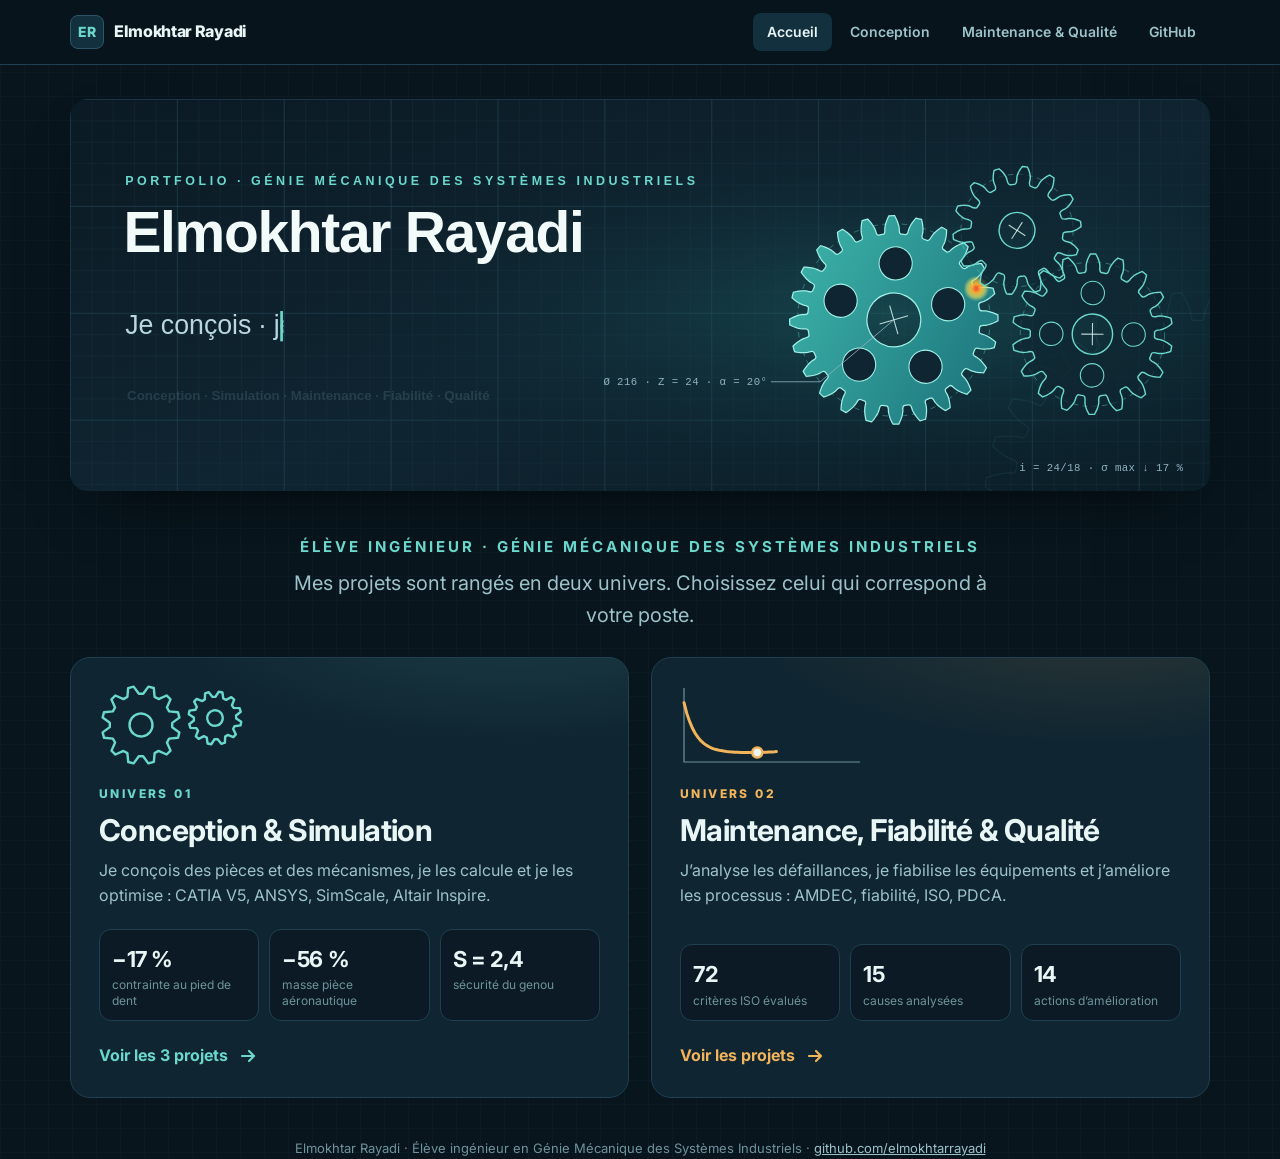
==== index.html @ a2f4591f "Site portfolio : accueil et deux univers (conception, maintenance-qualité) Co-Authored-By: Claude Op" ====
<!doctype html>
<html lang="fr">
<head>
<meta charset="utf-8">
<meta name="viewport" content="width=device-width,initial-scale=1">
<title>Elmokhtar Rayadi — Portfolio d’ingénierie mécanique</title>
<meta name="description" content="Portfolio d’Elmokhtar Rayadi, élève ingénieur en génie mécanique : conception et simulation, maintenance, fiabilité et qualité.">
<meta property="og:type" content="website"><meta property="og:title" content="Elmokhtar Rayadi — Portfolio d’ingénierie mécanique"><meta property="og:description" content="Portfolio d’Elmokhtar Rayadi, élève ingénieur en génie mécanique : conception et simulation, maintenance, fiabilité et qualité.">
<meta property="og:url" content="https://elmokhtarrayadi.github.io/"><meta property="og:image" content="https://elmokhtarrayadi.github.io/assets/img/engrenage.webp"><meta name="twitter:card" content="summary_large_image">
<link rel="icon" href="data:image/svg+xml,%3Csvg xmlns='http://www.w3.org/2000/svg' viewBox='0 0 32 32'%3E%3Crect width='32' height='32' rx='7' fill='%230f2531'/%3E%3Ctext x='16' y='21' font-family='Arial' font-weight='700' font-size='13' fill='%236ad8cc' text-anchor='middle'%3EER%3C/text%3E%3C/svg%3E">
<link rel="preconnect" href="https://fonts.googleapis.com"><link rel="preconnect" href="https://fonts.gstatic.com" crossorigin>
<link href="https://fonts.googleapis.com/css2?family=Inter:wght@400;500;600;700;800&family=JetBrains+Mono:wght@500&display=swap" rel="stylesheet">
<link rel="stylesheet" href="assets/style.css">
</head>
<body>
<header class="nav"><div class="wrap">
  <a class="brand" href=""><i>ER</i><span>Elmokhtar Rayadi</span></a>
  <ul><li><a href="" class=" on">Accueil</a></li><li><a href="conception/" class="c">Conception</a></li><li><a href="maintenance/" class="m"><span class="long">Maintenance &amp; Qualité</span><span class="short">Maintenance</span></a></li><li><a href="https://github.com/elmokhtarrayadi">GitHub</a></li></ul>
</div></header>
<main class="wrap">
  <section class="hero reveal"><img src="assets/hero.svg" alt="Elmokhtar Rayadi — Je conçois, je simule, j’optimise" width="1280" height="440"></section>
  <section class="intro reveal">
    <h1>Élève ingénieur · Génie Mécanique des Systèmes Industriels</h1>
    <p>Mes projets sont rangés en deux univers. Choisissez celui qui correspond à votre poste.</p>
  </section>
  <section class="doors">
    <a class="door c reveal" href="conception/">
      <div class="art"><svg width="190" height="90" viewBox="0 0 190 90"><g transform="translate(48 45) scale(1.15)"><g><animateTransform attributeName="transform" type="rotate" from="0" to="360" dur="12s" repeatCount="indefinite"/><path d="M33.9 2.0 L33.3 6.8 L25.8 8.6 L24.3 12.2 L28.4 18.7 L25.4 22.6 L18.0 20.4 L15.0 22.7 L15.2 30.4 L10.8 32.3 L5.5 26.6 L1.6 27.2 L-2.0 33.9 L-6.8 33.3 L-8.6 25.8 L-12.2 24.3 L-18.7 28.4 L-22.6 25.4 L-20.4 18.0 L-22.7 15.0 L-30.4 15.2 L-32.3 10.8 L-26.6 5.5 L-27.2 1.6 L-33.9 -2.0 L-33.3 -6.8 L-25.8 -8.6 L-24.3 -12.2 L-28.4 -18.7 L-25.4 -22.6 L-18.0 -20.4 L-15.0 -22.7 L-15.2 -30.4 L-10.8 -32.3 L-5.5 -26.6 L-1.6 -27.2 L2.0 -33.9 L6.8 -33.3 L8.6 -25.8 L12.2 -24.3 L18.7 -28.4 L22.6 -25.4 L20.4 -18.0 L22.7 -15.0 L30.4 -15.2 L32.3 -10.8 L26.6 -5.5 L27.2 -1.6 Z" fill="none" stroke="#6ad8cc" stroke-width="2.09" stroke-linejoin="round"/><circle r="10" fill="none" stroke="#6ad8cc" stroke-width="2.09"/></g></g><g transform="translate(122 38) scale(0.78)"><g><animateTransform attributeName="transform" type="rotate" from="0" to="-360" dur="8.13913043478261s" repeatCount="indefinite"/><path d="M33.9 2.0 L33.3 6.8 L25.8 8.6 L24.3 12.2 L28.4 18.7 L25.4 22.6 L18.0 20.4 L15.0 22.7 L15.2 30.4 L10.8 32.3 L5.5 26.6 L1.6 27.2 L-2.0 33.9 L-6.8 33.3 L-8.6 25.8 L-12.2 24.3 L-18.7 28.4 L-22.6 25.4 L-20.4 18.0 L-22.7 15.0 L-30.4 15.2 L-32.3 10.8 L-26.6 5.5 L-27.2 1.6 L-33.9 -2.0 L-33.3 -6.8 L-25.8 -8.6 L-24.3 -12.2 L-28.4 -18.7 L-25.4 -22.6 L-18.0 -20.4 L-15.0 -22.7 L-15.2 -30.4 L-10.8 -32.3 L-5.5 -26.6 L-1.6 -27.2 L2.0 -33.9 L6.8 -33.3 L8.6 -25.8 L12.2 -24.3 L18.7 -28.4 L22.6 -25.4 L20.4 -18.0 L22.7 -15.0 L30.4 -15.2 L32.3 -10.8 L26.6 -5.5 L27.2 -1.6 Z" fill="none" stroke="#6ad8cc" stroke-width="3.08" stroke-linejoin="round"/><circle r="10" fill="none" stroke="#6ad8cc" stroke-width="3.08"/></g></g></svg></div>
      <small>UNIVERS 01</small>
      <h2>Conception &amp; Simulation</h2>
      <p>Je conçois des pièces et des mécanismes, je les calcule et je les optimise : CATIA V5, ANSYS, SimScale, Altair Inspire.</p>
      <div class="nums"><div><b>−17 %</b><span>contrainte au pied de dent</span></div><div><b>−56 %</b><span>masse pièce aéronautique</span></div><div><b>S = 2,4</b><span>sécurité du genou</span></div></div>
      <span class="go">Voir les 3 projets <svg width="20" height="20" viewBox="0 0 20 20" fill="none" stroke="currentColor" stroke-width="2.2" stroke-linecap="round" stroke-linejoin="round"><path d="M4 10h12M11 5l5 5-5 5"/></svg></span>
    </a>
    <a class="door m reveal" href="maintenance/">
      <div class="art"><svg width="190" height="90" viewBox="0 0 190 90"><path d="M10 8 V82 H186" fill="none" stroke="#6f939c" stroke-width="1.2"/>
<path id="bt" d="M10.0 22.7 L12.8 33.4 L15.7 41.7 L18.5 48.3 L21.3 53.5 L24.2 57.7 L27.0 60.9 L29.8 63.4 L32.7 65.4 L35.5 67.0 L38.3 68.3 L41.2 69.3 L44.0 70.0 L46.8 70.6 L49.7 71.1 L52.5 71.5 L55.3 71.8 L58.2 72.0 L61.0 72.2 L63.8 72.3 L66.7 72.4 L69.5 72.5 L72.3 72.5 L75.2 72.5 L78.0 72.5 L80.8 72.5 L83.7 72.5 L86.5 72.4 L89.3 72.3 L92.2 72.2 L95.0 72.0 L97.8 71.9 L100.7 71.7 L103.5 71.4 L106.3 71.1 L109.2 70.8 L112.0 70.4 L114.8 70.0 L117.7 69.5 L120.5 68.9 L123.3 68.2 L126.2 67.5 L129.0 66.7 L131.8 65.7 L134.7 64.6 L137.5 63.5 L140.3 62.1 L143.2 60.6 L146.0 59.0 L148.8 57.1 L151.7 55.1 L154.5 52.9 L157.3 50.4 L160.2 47.7 L163.0 44.7 L165.8 41.4 L168.7 37.8 L171.5 33.8 L174.3 29.6 L177.2 24.9 L180.0 19.8" fill="none" stroke="#f2b45a" stroke-width="3" stroke-linecap="round" stroke-dasharray="260" stroke-dashoffset="260"><animate attributeName="stroke-dashoffset" values="260;0;0;260" keyTimes="0;.45;.9;1" dur="6s" repeatCount="indefinite"/></path>
<circle r="5" fill="#e8f6f5" stroke="#f2b45a" stroke-width="2.5"><animateMotion dur="6s" repeatCount="indefinite" keyPoints="0;1;1;0" keyTimes="0;.45;.9;1" calcMode="linear"><mpath href="#bt"/></animateMotion></circle></svg></div>
      <small>UNIVERS 02</small>
      <h2>Maintenance, Fiabilité &amp; Qualité</h2>
      <p>J’analyse les défaillances, je fiabilise les équipements et j’améliore les processus : AMDEC, fiabilité, ISO, PDCA.</p>
      <div class="nums"><div><b>72</b><span>critères ISO évalués</span></div><div><b>15</b><span>causes analysées</span></div><div><b>14</b><span>actions d’amélioration</span></div></div>
      <span class="go">Voir les projets <svg width="20" height="20" viewBox="0 0 20 20" fill="none" stroke="currentColor" stroke-width="2.2" stroke-linecap="round" stroke-linejoin="round"><path d="M4 10h12M11 5l5 5-5 5"/></svg></span>
    </a>
  </section>
</main>
<footer class="wrap">Elmokhtar Rayadi · Élève ingénieur en Génie Mécanique des Systèmes Industriels · <a href="https://github.com/elmokhtarrayadi">github.com/elmokhtarrayadi</a></footer>
<script>
const io=new IntersectionObserver(es=>es.forEach(e=>{if(e.isIntersecting){e.target.classList.add('in');io.unobserve(e.target)}}),{threshold:.12});
document.querySelectorAll('.reveal').forEach((el,i)=>{el.style.transitionDelay=(i%4)*80+'ms';io.observe(el)});
</script>
</body></html>
---- assets/style.css ----
:root{
  --bg:#08151d;--bg2:#0b1a24;--card:#0f2531;--card2:#12303e;--line:#1f4050;--line2:#2b5869;
  --text:#e8f6f5;--muted:#9cc3c9;--dim:#6f939c;--teal:#6ad8cc;--amber:#f2b45a;
  --font:"Inter","Segoe UI",system-ui,-apple-system,Helvetica,Arial,sans-serif;
  --mono:"JetBrains Mono",Consolas,Menlo,monospace;
}
*{box-sizing:border-box}html{scroll-behavior:smooth}
body{margin:0;background:var(--bg);color:var(--text);font-family:var(--font);font-size:16px;line-height:1.6;-webkit-font-smoothing:antialiased;
  background-image:linear-gradient(var(--bg2) 1px,transparent 1px),linear-gradient(90deg,var(--bg2) 1px,transparent 1px);background-size:24px 24px}
a{color:inherit;text-decoration:none}img{max-width:100%;height:auto;display:block}
.wrap{max-width:1180px;margin:0 auto;padding:0 20px}

/* barre de navigation */
.nav{position:sticky;top:0;z-index:20;background:rgba(8,21,29,.82);backdrop-filter:blur(10px);border-bottom:1px solid var(--line)}
.nav .wrap{display:flex;align-items:center;gap:24px;height:64px}
.brand{display:flex;align-items:center;gap:10px;font-weight:800;letter-spacing:-.02em}
.brand i{width:34px;height:34px;border-radius:8px;background:var(--card2);border:1px solid var(--line2);display:grid;place-items:center;font-style:normal;font-size:14px;color:var(--teal)}
.nav ul{display:flex;gap:4px;list-style:none;margin:0 0 0 auto;padding:0}
.nav ul a{display:block;padding:8px 14px;border-radius:8px;font-size:14px;font-weight:600;color:var(--muted)}
.nav ul a:hover{background:var(--card);color:var(--text)}
.nav ul a.on{background:var(--card2);color:var(--text)}
.nav ul a.on.c{box-shadow:inset 0 -2px var(--teal)}.nav ul a.on.m{box-shadow:inset 0 -2px var(--amber)}

/* accueil */
.hero{padding:34px 0 10px}.hero img{border-radius:18px;box-shadow:0 30px 60px -30px rgba(0,0,0,.7)}
.intro{text-align:center;max-width:720px;margin:34px auto 26px}
.intro h1{font-size:15px;letter-spacing:.2em;text-transform:uppercase;color:var(--teal);margin:0 0 8px}
.intro p{font-size:20px;color:var(--muted);margin:0}
.doors{display:grid;grid-template-columns:1fr 1fr;gap:22px;margin-bottom:40px}
.door{position:relative;display:flex;flex-direction:column;background:var(--card);border:1px solid var(--line);border-radius:20px;padding:28px;overflow:hidden;transition:transform .35s cubic-bezier(.2,.8,.2,1),border-color .35s,box-shadow .35s}
.door::before{content:"";position:absolute;inset:-1px;background:radial-gradient(600px 220px at 80% -10%,var(--glow),transparent 60%);opacity:.25;transition:opacity .35s;pointer-events:none}
.door.c{--acc:var(--teal);--glow:rgba(106,216,204,.55)}.door.m{--acc:var(--amber);--glow:rgba(242,180,90,.5)}
.door:hover{transform:translateY(-6px);border-color:var(--acc);box-shadow:0 26px 50px -28px var(--glow)}.door:hover::before{opacity:.6}
.door small{font-size:12px;font-weight:800;letter-spacing:.2em;color:var(--acc)}
.door h2{font-size:30px;line-height:1.15;letter-spacing:-.02em;margin:10px 0 10px}
.door p{color:var(--muted);margin:0 0 20px}
.door .nums{display:grid;grid-template-columns:repeat(3,1fr);gap:10px;margin:auto 0 22px}
.door .nums div{background:var(--bg2);border:1px solid var(--line);border-radius:12px;padding:12px}
.door .nums b{display:block;font-size:22px;letter-spacing:-.02em}.door .nums span{font-size:12px;color:var(--dim);line-height:1.3;display:block}
.door .go{display:inline-flex;align-items:center;gap:10px;font-weight:700;color:var(--acc)}
.door .go svg{transition:transform .3s}.door:hover .go svg{transform:translateX(6px)}
.door .art{height:90px;margin:-6px -6px 14px;display:flex;align-items:center}

/* pages univers */
.uhead{padding:30px 0 0}.uhead img{border-radius:16px}
.metrics{margin:18px 0 8px}
.section-title{display:flex;align-items:baseline;gap:14px;margin:44px 0 18px}
.section-title h2{margin:0;font-size:26px;letter-spacing:-.02em}.section-title span{color:var(--dim);font-size:14px}
.projects{display:grid;gap:22px}
.proj{display:grid;grid-template-columns:minmax(0,1fr) minmax(0,1.15fr);background:var(--card);border:1px solid var(--line);border-radius:18px;overflow:hidden;transition:border-color .3s,transform .3s}
.proj:hover{border-color:var(--acc);transform:translateY(-3px)}
.proj .pic{background:#fff;display:flex;align-items:center;justify-content:center;min-height:260px;overflow:hidden}
.proj .pic img{width:100%;height:100%;object-fit:cover;transition:transform .6s}.proj:hover .pic img{transform:scale(1.04)}
.proj .body{padding:26px 28px}
.proj .tools{font-family:var(--mono);font-size:12px;color:var(--acc);letter-spacing:.04em}
.proj h3{font-size:24px;line-height:1.2;letter-spacing:-.02em;margin:8px 0 10px}
.proj p{color:var(--muted);margin:0 0 14px}
.proj ul{list-style:none;padding:0;margin:0 0 20px;display:grid;gap:6px}
.proj li{padding-left:22px;position:relative}.proj li::before{content:"";position:absolute;left:2px;top:.65em;width:9px;height:9px;border-radius:2px;background:var(--acc);transform:rotate(45deg)}
.proj li b{color:var(--text)}
.btns{display:flex;flex-wrap:wrap;gap:8px}
.btn{display:inline-flex;align-items:center;gap:8px;padding:10px 16px;border-radius:10px;font-size:14px;font-weight:700;border:1px solid var(--line2);color:var(--text);transition:background .2s,border-color .2s}
.btn:hover{border-color:var(--acc)}.btn.p{background:var(--acc);border-color:var(--acc);color:#08151d}.btn.p:hover{filter:brightness(1.08)}
.page-c{--acc:var(--teal)}.page-m{--acc:var(--amber)}
.skills{width:100%;border-collapse:separate;border-spacing:0;background:var(--card);border:1px solid var(--line);border-radius:16px;overflow:hidden;font-size:15px}
.skills th{font-size:12px;letter-spacing:.12em;text-transform:uppercase;color:var(--dim);text-align:left;padding:14px 18px;border-bottom:1px solid var(--line)}
.skills td{padding:13px 18px;border-bottom:1px solid var(--line);color:var(--muted)}.skills tr:last-child td{border-bottom:0}.skills td:first-child{color:var(--text);font-weight:700}
.soon{display:flex;gap:16px;align-items:center;background:var(--card);border:1px dashed var(--line2);border-radius:18px;padding:22px 26px;color:var(--muted)}
.soon i{font-style:normal;font-size:26px}
.switch{display:flex;justify-content:space-between;align-items:center;gap:20px;margin:46px 0 0;padding:24px 28px;border-radius:18px;background:var(--card);border:1px solid var(--line)}
.switch small{display:block;font-size:12px;letter-spacing:.18em;font-weight:800;color:var(--other)}.switch strong{font-size:20px}
.switch:hover{border-color:var(--other)}
footer{color:var(--dim);font-size:13px;text-align:center;padding:40px 0 50px}
footer a{color:var(--muted);text-decoration:underline}
.divider{margin:30px 0 0;opacity:.9}

.reveal{opacity:0;transform:translateY(22px);transition:opacity .7s ease,transform .7s cubic-bezier(.2,.8,.2,1)}
.reveal.in{opacity:1;transform:none}
@media (prefers-reduced-motion:reduce){.reveal{opacity:1;transform:none;transition:none}}

@media (max-width:900px){
  .doors,.proj{grid-template-columns:1fr}.proj .pic{min-height:200px;max-height:260px}
  .nav ul a{padding:8px 9px;font-size:13px}.brand span{display:none}
  .door h2{font-size:26px}.intro p{font-size:17px}
}
@media (max-width:520px){.door .nums{grid-template-columns:1fr 1fr 1fr}.door .nums b{font-size:18px}.switch{flex-direction:column;align-items:flex-start}}
.door.reveal.in:hover{transform:translateY(-6px)}.proj.reveal.in:hover{transform:translateY(-3px)}
@media (max-width:640px){.nav .wrap{gap:10px}.nav ul{overflow-x:auto;scrollbar-width:none}.nav ul li:last-child,.nav .long{display:none}.nav ul a{white-space:nowrap}}
@media (min-width:641px){.nav .short{display:none}}
@media (max-width:640px){.skills,.skills thead,.skills tbody,.skills tr,.skills td{display:block;width:100%}.skills thead{display:none}.skills tr{padding:12px 16px;border-bottom:1px solid var(--line)}.skills td{padding:2px 0;border:0}.skills td:last-child{font-size:13px;color:var(--dim)}}
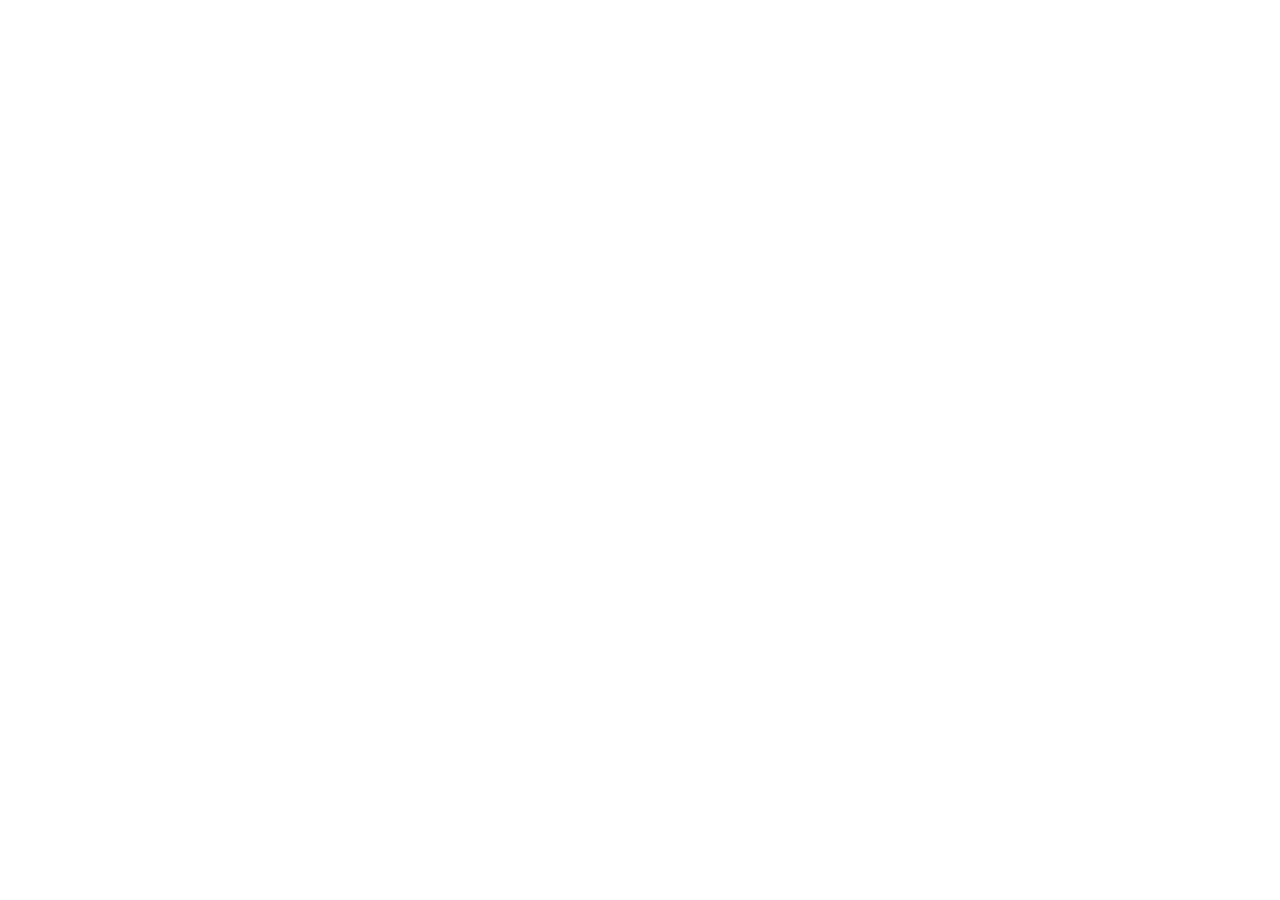
==== commit 353544f7: "Retirer le site : redirection vers le profil GitHub Co-Authored-By: Claude Opus 5.5 <noreply@anthrop" ====
--- a/index.html
+++ b/index.html
@@ -1,52 +1 @@
-<!doctype html>
-<html lang="fr">
-<head>
-<meta charset="utf-8">
-<meta name="viewport" content="width=device-width,initial-scale=1">
-<title>Elmokhtar Rayadi — Portfolio d’ingénierie mécanique</title>
-<meta name="description" content="Portfolio d’Elmokhtar Rayadi, élève ingénieur en génie mécanique : conception et simulation, maintenance, fiabilité et qualité.">
-<meta property="og:type" content="website"><meta property="og:title" content="Elmokhtar Rayadi — Portfolio d’ingénierie mécanique"><meta property="og:description" content="Portfolio d’Elmokhtar Rayadi, élève ingénieur en génie mécanique : conception et simulation, maintenance, fiabilité et qualité.">
-<meta property="og:url" content="https://elmokhtarrayadi.github.io/"><meta property="og:image" content="https://elmokhtarrayadi.github.io/assets/img/engrenage.webp"><meta name="twitter:card" content="summary_large_image">
-<link rel="icon" href="data:image/svg+xml,%3Csvg xmlns='http://www.w3.org/2000/svg' viewBox='0 0 32 32'%3E%3Crect width='32' height='32' rx='7' fill='%230f2531'/%3E%3Ctext x='16' y='21' font-family='Arial' font-weight='700' font-size='13' fill='%236ad8cc' text-anchor='middle'%3EER%3C/text%3E%3C/svg%3E">
-<link rel="preconnect" href="https://fonts.googleapis.com"><link rel="preconnect" href="https://fonts.gstatic.com" crossorigin>
-<link href="https://fonts.googleapis.com/css2?family=Inter:wght@400;500;600;700;800&family=JetBrains+Mono:wght@500&display=swap" rel="stylesheet">
-<link rel="stylesheet" href="assets/style.css">
-</head>
-<body>
-<header class="nav"><div class="wrap">
-  <a class="brand" href=""><i>ER</i><span>Elmokhtar Rayadi</span></a>
-  <ul><li><a href="" class=" on">Accueil</a></li><li><a href="conception/" class="c">Conception</a></li><li><a href="maintenance/" class="m"><span class="long">Maintenance &amp; Qualité</span><span class="short">Maintenance</span></a></li><li><a href="https://github.com/elmokhtarrayadi">GitHub</a></li></ul>
-</div></header>
-<main class="wrap">
-  <section class="hero reveal"><img src="assets/hero.svg" alt="Elmokhtar Rayadi — Je conçois, je simule, j’optimise" width="1280" height="440"></section>
-  <section class="intro reveal">
-    <h1>Élève ingénieur · Génie Mécanique des Systèmes Industriels</h1>
-    <p>Mes projets sont rangés en deux univers. Choisissez celui qui correspond à votre poste.</p>
-  </section>
-  <section class="doors">
-    <a class="door c reveal" href="conception/">
-      <div class="art"><svg width="190" height="90" viewBox="0 0 190 90"><g transform="translate(48 45) scale(1.15)"><g><animateTransform attributeName="transform" type="rotate" from="0" to="360" dur="12s" repeatCount="indefinite"/><path d="M33.9 2.0 L33.3 6.8 L25.8 8.6 L24.3 12.2 L28.4 18.7 L25.4 22.6 L18.0 20.4 L15.0 22.7 L15.2 30.4 L10.8 32.3 L5.5 26.6 L1.6 27.2 L-2.0 33.9 L-6.8 33.3 L-8.6 25.8 L-12.2 24.3 L-18.7 28.4 L-22.6 25.4 L-20.4 18.0 L-22.7 15.0 L-30.4 15.2 L-32.3 10.8 L-26.6 5.5 L-27.2 1.6 L-33.9 -2.0 L-33.3 -6.8 L-25.8 -8.6 L-24.3 -12.2 L-28.4 -18.7 L-25.4 -22.6 L-18.0 -20.4 L-15.0 -22.7 L-15.2 -30.4 L-10.8 -32.3 L-5.5 -26.6 L-1.6 -27.2 L2.0 -33.9 L6.8 -33.3 L8.6 -25.8 L12.2 -24.3 L18.7 -28.4 L22.6 -25.4 L20.4 -18.0 L22.7 -15.0 L30.4 -15.2 L32.3 -10.8 L26.6 -5.5 L27.2 -1.6 Z" fill="none" stroke="#6ad8cc" stroke-width="2.09" stroke-linejoin="round"/><circle r="10" fill="none" stroke="#6ad8cc" stroke-width="2.09"/></g></g><g transform="translate(122 38) scale(0.78)"><g><animateTransform attributeName="transform" type="rotate" from="0" to="-360" dur="8.13913043478261s" repeatCount="indefinite"/><path d="M33.9 2.0 L33.3 6.8 L25.8 8.6 L24.3 12.2 L28.4 18.7 L25.4 22.6 L18.0 20.4 L15.0 22.7 L15.2 30.4 L10.8 32.3 L5.5 26.6 L1.6 27.2 L-2.0 33.9 L-6.8 33.3 L-8.6 25.8 L-12.2 24.3 L-18.7 28.4 L-22.6 25.4 L-20.4 18.0 L-22.7 15.0 L-30.4 15.2 L-32.3 10.8 L-26.6 5.5 L-27.2 1.6 L-33.9 -2.0 L-33.3 -6.8 L-25.8 -8.6 L-24.3 -12.2 L-28.4 -18.7 L-25.4 -22.6 L-18.0 -20.4 L-15.0 -22.7 L-15.2 -30.4 L-10.8 -32.3 L-5.5 -26.6 L-1.6 -27.2 L2.0 -33.9 L6.8 -33.3 L8.6 -25.8 L12.2 -24.3 L18.7 -28.4 L22.6 -25.4 L20.4 -18.0 L22.7 -15.0 L30.4 -15.2 L32.3 -10.8 L26.6 -5.5 L27.2 -1.6 Z" fill="none" stroke="#6ad8cc" stroke-width="3.08" stroke-linejoin="round"/><circle r="10" fill="none" stroke="#6ad8cc" stroke-width="3.08"/></g></g></svg></div>
-      <small>UNIVERS 01</small>
-      <h2>Conception &amp; Simulation</h2>
-      <p>Je conçois des pièces et des mécanismes, je les calcule et je les optimise : CATIA V5, ANSYS, SimScale, Altair Inspire.</p>
-      <div class="nums"><div><b>−17 %</b><span>contrainte au pied de dent</span></div><div><b>−56 %</b><span>masse pièce aéronautique</span></div><div><b>S = 2,4</b><span>sécurité du genou</span></div></div>
-      <span class="go">Voir les 3 projets <svg width="20" height="20" viewBox="0 0 20 20" fill="none" stroke="currentColor" stroke-width="2.2" stroke-linecap="round" stroke-linejoin="round"><path d="M4 10h12M11 5l5 5-5 5"/></svg></span>
-    </a>
-    <a class="door m reveal" href="maintenance/">
-      <div class="art"><svg width="190" height="90" viewBox="0 0 190 90"><path d="M10 8 V82 H186" fill="none" stroke="#6f939c" stroke-width="1.2"/>
-<path id="bt" d="M10.0 22.7 L12.8 33.4 L15.7 41.7 L18.5 48.3 L21.3 53.5 L24.2 57.7 L27.0 60.9 L29.8 63.4 L32.7 65.4 L35.5 67.0 L38.3 68.3 L41.2 69.3 L44.0 70.0 L46.8 70.6 L49.7 71.1 L52.5 71.5 L55.3 71.8 L58.2 72.0 L61.0 72.2 L63.8 72.3 L66.7 72.4 L69.5 72.5 L72.3 72.5 L75.2 72.5 L78.0 72.5 L80.8 72.5 L83.7 72.5 L86.5 72.4 L89.3 72.3 L92.2 72.2 L95.0 72.0 L97.8 71.9 L100.7 71.7 L103.5 71.4 L106.3 71.1 L109.2 70.8 L112.0 70.4 L114.8 70.0 L117.7 69.5 L120.5 68.9 L123.3 68.2 L126.2 67.5 L129.0 66.7 L131.8 65.7 L134.7 64.6 L137.5 63.5 L140.3 62.1 L143.2 60.6 L146.0 59.0 L148.8 57.1 L151.7 55.1 L154.5 52.9 L157.3 50.4 L160.2 47.7 L163.0 44.7 L165.8 41.4 L168.7 37.8 L171.5 33.8 L174.3 29.6 L177.2 24.9 L180.0 19.8" fill="none" stroke="#f2b45a" stroke-width="3" stroke-linecap="round" stroke-dasharray="260" stroke-dashoffset="260"><animate attributeName="stroke-dashoffset" values="260;0;0;260" keyTimes="0;.45;.9;1" dur="6s" repeatCount="indefinite"/></path>
-<circle r="5" fill="#e8f6f5" stroke="#f2b45a" stroke-width="2.5"><animateMotion dur="6s" repeatCount="indefinite" keyPoints="0;1;1;0" keyTimes="0;.45;.9;1" calcMode="linear"><mpath href="#bt"/></animateMotion></circle></svg></div>
-      <small>UNIVERS 02</small>
-      <h2>Maintenance, Fiabilité &amp; Qualité</h2>
-      <p>J’analyse les défaillances, je fiabilise les équipements et j’améliore les processus : AMDEC, fiabilité, ISO, PDCA.</p>
-      <div class="nums"><div><b>72</b><span>critères ISO évalués</span></div><div><b>15</b><span>causes analysées</span></div><div><b>14</b><span>actions d’amélioration</span></div></div>
-      <span class="go">Voir les projets <svg width="20" height="20" viewBox="0 0 20 20" fill="none" stroke="currentColor" stroke-width="2.2" stroke-linecap="round" stroke-linejoin="round"><path d="M4 10h12M11 5l5 5-5 5"/></svg></span>
-    </a>
-  </section>
-</main>
-<footer class="wrap">Elmokhtar Rayadi · Élève ingénieur en Génie Mécanique des Systèmes Industriels · <a href="https://github.com/elmokhtarrayadi">github.com/elmokhtarrayadi</a></footer>
-<script>
-const io=new IntersectionObserver(es=>es.forEach(e=>{if(e.isIntersecting){e.target.classList.add('in');io.unobserve(e.target)}}),{threshold:.12});
-document.querySelectorAll('.reveal').forEach((el,i)=>{el.style.transitionDelay=(i%4)*80+'ms';io.observe(el)});
-</script>
-</body></html>+<!doctype html><html lang="fr"><head><meta charset="utf-8"><title>Elmokhtar Rayadi</title><meta http-equiv="refresh" content="0; url=https://github.com/elmokhtarrayadi"><link rel="canonical" href="https://github.com/elmokhtarrayadi"><meta name="robots" content="noindex"></head><body><a href="https://github.com/elmokhtarrayadi">github.com/elmokhtarrayadi</a></body></html>
